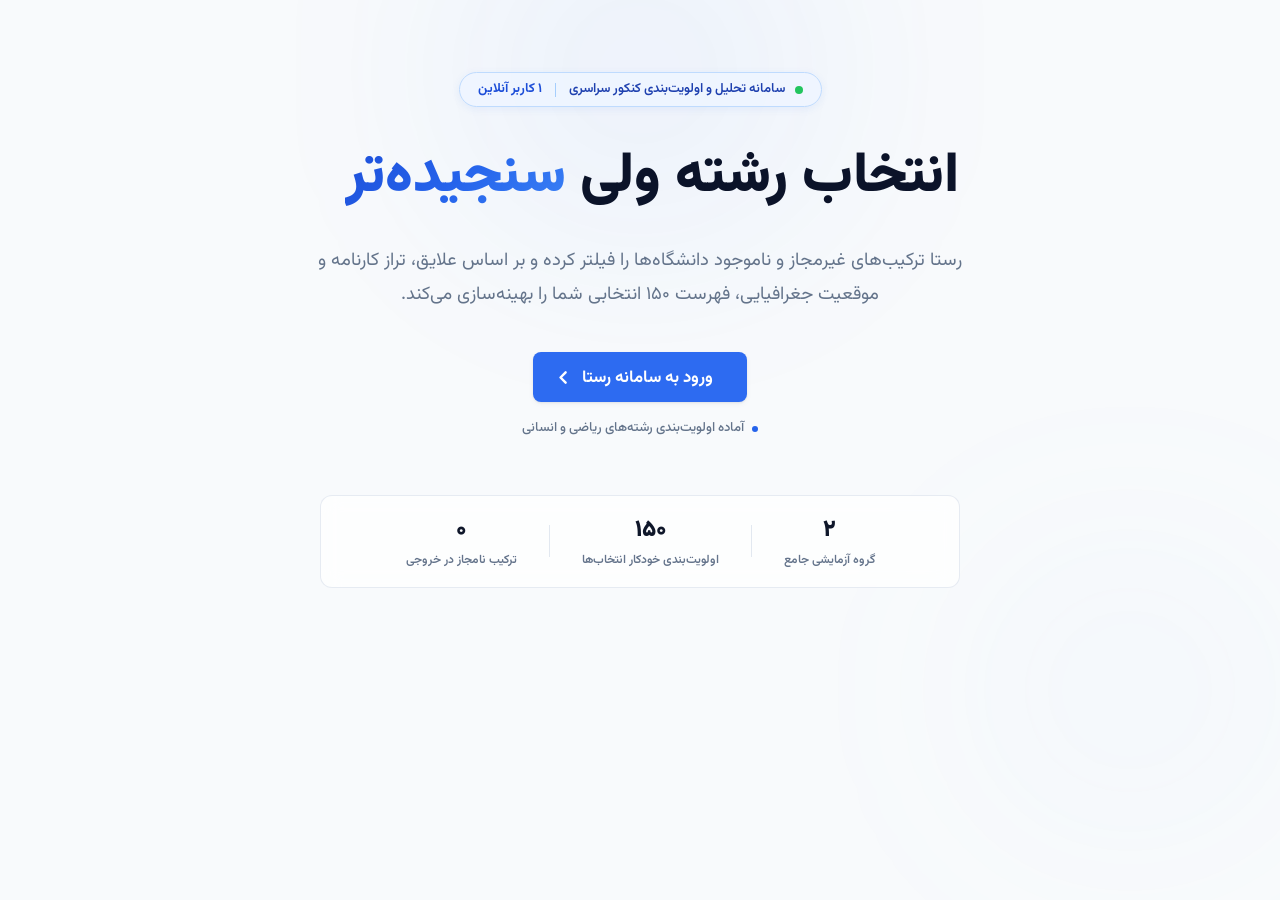
==== index.html @ a62c50e1 "feat(auth): overhaul authentication, enhance security, and refine UI/admin workflows Implement a com" ====
<!DOCTYPE html>
<html lang="fa" dir="rtl">
<head>
    <meta charset="UTF-8">
    <meta name="viewport" content="width=device-width, initial-scale=1.0">
    <meta name="description" content="سامانه الگوریتمی و هوشمند اولویت‌بندی رشته‌های دانشگاهی کنکور سراسری بدون ترکیب‌های ناموجود.">
    <meta property="og:title" content="رستا | سامانه هوشمند انتخاب رشته کنکور">
    <meta property="og:description" content="انتخاب رشته کنکور سراسری، دقیق‌تر و بدون خطای انسانی با ماتریس اعتبارسنجی رشته-دانشگاه.">
    <meta property="og:url" content="https://rasta-app.ir">
    <meta property="og:type" content="website">
    <meta name="theme-color" content="#2563eb">
    <title>رستا | سامانه هوشمند انتخاب رشته</title>
    <!--#include virtual="/includes/favicons.html" -->
    <link rel="stylesheet" href="/css/global.css">
    <link rel="stylesheet" href="landing.css">

</head>
<body>
<div class="landing-page-shell">
    <!-- Ambient Mesh Background -->
    <div class="ambient-glow glow-top"></div>
    <div class="ambient-glow glow-bottom"></div>

    <!-- 1. Full-Bleed Navigation Bar -->
    <!--#include virtual="/includes/header.html" -->

    <!-- 2. Hero Presentation -->
    <main class="hero-container">
        <div class="hero-badge">
            <span class="pulse-dot"></span>
            <span>سامانه تحلیل و اولویت‌بندی کنکور سراسری</span>
            <span class="hero-badge-divider"></span>
            <span class="badge-online"><span data-online-counter>۱</span> کاربر آنلاین</span>
        </div>

        <h1 class="hero-title">
            انتخاب رشته ولی
            <span id="rotator-container" class="rotator-wrapper">
                <span class="word-stage">
                    <span id="dynamic-word" class="rotating-word">سنجیده‌تر</span>
                </span>
            </span>
        </h1>

        <p class="hero-desc">
            رستا ترکیب‌های غیرمجاز و ناموجود دانشگاه‌ها را فیلتر کرده و بر اساس علایق، تراز کارنامه و موقعیت جغرافیایی، فهرست ۱۵۰ انتخابی شما را بهینه‌سازی می‌کند.
        </p>

        <div class="hero-actions">
            <button type="button" class="btn-hero-primary" id="btnHeroAuth">
                <span class="btn-hero-text">ورود به سامانه رستا</span>
                <!-- Apple SF Chevron (Direct & Unboxed) -->
                <svg class="btn-arrow-icon" viewBox="0 0 16 16" fill="none" stroke="currentColor" stroke-width="2.3" stroke-linecap="round" stroke-linejoin="round" aria-hidden="true">
                    <path d="M10 3.2L5.2 8L10 12.8" />
                </svg>
            </button>
            <div class="hero-status-pill">
                <span class="status-indicator-dot"></span>
                <span>آماده اولویت‌بندی رشته‌های ریاضی و انسانی</span>
            </div>
        </div>

        <!-- Key Metric Counters -->
        <div class="stats-strip">
            <div class="stat-item">
                <span class="stat-number">۲</span>
                <span class="stat-label">گروه آزمایشی جامع</span>
            </div>
            <div class="stat-divider"></div>
            <div class="stat-item">
                <span class="stat-number">۱۵۰</span>
                <span class="stat-label">اولویت‌بندی خودکار انتخاب‌ها</span>
            </div>
            <div class="stat-divider"></div>
            <div class="stat-item">
                <span class="stat-number">۰</span>
                <span class="stat-label">ترکیب نامجاز در خروجی</span>
            </div>
        </div>
    </main>

    <!-- 3. Full-Bleed Modern Footer -->
    <!--#include virtual="/includes/footer.html" -->
</div>

<script src="/js/auth.js" defer></script>
<script src="/js/core.js"></script>

<!-- Layout-Stable Dynamic Word Engine with Locked Anchor (Zero Re-Centering Shift) -->
<script>
    document.addEventListener('DOMContentLoaded', async () => {
        const words = [
            'سنجیده‌تر',
            'آگاهانه‌تر',
            'دقیق‌تر',
            'هوشمندانه‌تر',
            'علمی‌تر',
            'هدفمندتر',
            'شفاف‌تر'
        ];

        const wordEl = document.getElementById('dynamic-word');
        const container = document.getElementById('rotator-container');
        let index = 0;

        if (document.fonts && document.fonts.ready) {
            await document.fonts.ready;
        }

        const computeDimensions = () => {
            const ruler = document.createElement('span');
            ruler.style.visibility = 'hidden';
            ruler.style.position = 'absolute';
            ruler.style.whiteSpace = 'nowrap';
            ruler.style.fontFamily = 'Vazirmatn, sans-serif';
            ruler.style.fontSize = window.getComputedStyle(wordEl).fontSize;
            ruler.style.fontWeight = '900';
            ruler.style.letterSpacing = 'normal';
            document.body.appendChild(ruler);

            let maxCalculatedWidth = 0;
            words.forEach(w => {
                ruler.textContent = w;
                const wWidth = ruler.getBoundingClientRect().width;
                if (wWidth > maxCalculatedWidth) {
                    maxCalculatedWidth = wWidth;
                }
            });
            document.body.removeChild(ruler);

            // Lock container to the widest candidate (+14px safety buffer ensures wide swashes never clip)
            container.style.width = `${Math.ceil(maxCalculatedWidth) + 14}px`;
        };

        computeDimensions();
        window.addEventListener('resize', computeDimensions);

        setInterval(() => {
            wordEl.classList.remove('anim-enter');
            wordEl.classList.add('anim-exit');

            setTimeout(() => {
                index = (index + 1) % words.length;
                wordEl.textContent = words[index];
                wordEl.classList.remove('anim-exit');
                wordEl.classList.add('anim-enter');
            }, 250);
        }, 2000);
    });
</script>

<div class="auth-modal-backdrop" id="authModalBackdrop" style="display: none;">
    <div class="auth-modal-card" role="dialog" aria-modal="true" aria-labelledby="authTitle">
        <!-- Modal Header -->
        <div class="auth-card-header">
            <div>
                <h3 class="auth-title" id="authTitle">ورود به سامانه هوشمند رستا</h3>
                <p class="auth-subtitle" id="authSubtitle">برای ذخیره و مدیریت سناریوهای خود وارد شوید</p>
            </div>
            <button class="auth-close-btn" id="btnCloseAuthModal" type="button" aria-label="بستن">&times;</button>
        </div>

        <!-- Mode Selector: Login vs. Student Register vs. Institute Register -->
        <div class="auth-nav-tabs">
            <button class="auth-nav-btn active" data-tab="login" type="button">ورود</button>
            <button class="auth-nav-btn" data-tab="register-student" type="button">ثبت‌نام داوطلب</button>
            <button class="auth-nav-btn" data-tab="register-institute" type="button">ثبت آموزشگاه / مشاور</button>
        </div>

        <div class="auth-alert-box" id="authAlert" style="display: none;"></div>

        <!-- TAB 1: LOGIN FORM -->
        <form class="auth-pane active" id="formAuthLogin">
            <div class="segmented-choice">
                <label class="choice-pill">
                    <input type="radio" name="login_method" value="password" checked>
                    <span>رمز عبور</span>
                </label>
                <label class="choice-pill">
                    <input type="radio" name="login_method" value="otp">
                    <span>کد یک‌بارمصرف پیامکی</span>
                </label>
            </div>

            <div class="form-group">
                <label class="form-label" for="loginPhone">شماره همراه</label>
                <input type="tel" id="loginPhone" class="form-control" placeholder="09123456789" dir="ltr" required>
            </div>

            <!-- Password Field Container -->
            <div class="form-group" id="loginPasswordGroup">
                <label class="form-label" for="loginPassword">کلمه عبور</label>
                <input type="password" id="loginPassword" class="form-control" placeholder="حداقل ۶ نویسه" dir="ltr">
            </div>

            <div style="text-align: right; margin-top: -0.35rem; margin-bottom: 0.85rem;">
                <button type="button" class="auth-link-text" id="btnOpenForgotPwd">فراموشی رمز عبور</button>
            </div>

            <!-- OTP Field Container (Hidden initially) -->
            <div class="form-group" id="loginOtpGroup" style="display: none;">
                <label class="form-label" for="loginOtpCode">کد ۵ رقمی تایید</label>
                <div style="display: flex; gap: 8px;">
                    <input type="text" id="loginOtpCode" class="form-control" placeholder="۱۲۳۴۵" maxlength="5" dir="ltr" style="flex: 1; text-align: center;">
                    <button type="button" class="btn btn-secondary btn-otp-action" id="btnRequestOtp">
                        دریافت کد تایید
                    </button>
                </div>
            </div>

            <button type="submit" class="btn btn-primary btn-block" id="btnLoginSubmit">ورود به حساب</button>
        </form>

        <!-- TAB 2: CANDIDATE SIGN-UP FORM -->
        <form class="auth-pane" id="formAuthRegisterStudent">
            <!-- Full Name (Full width for long Persian names) -->
            <div class="form-group">
                <label class="form-label" for="candFullName">نام و نام خانوادگی داوطلب</label>
                <input type="text" id="candFullName" class="form-control" placeholder="مثال: علی اکبری" required>
            </div>

            <!-- Phone + OTP Trigger Row -->
            <div class="form-group">
                <label class="form-label" for="candPhone">شماره تلفن همراه</label>
                <div style="display: flex; gap: 8px;">
                    <input type="tel" id="candPhone" class="form-control" placeholder="۰۹۱۲۳۴۵۶۷۸۹" required maxlength="11" dir="ltr" style="flex: 1;">
                    <button type="button" class="btn btn-secondary btn-otp-action" id="btnRequestRegOtp">
                        دریافت کد تایید
                    </button>
                </div>
            </div>

            <!-- Paired Row 1: OTP Code (revealed) + Account Password -->
            <div class="form-row">
                <div class="form-group col-6" id="candOtpGroup" style="display: none;">
                    <label class="form-label" for="candOtpCode">کد ۵ رقمی تایید</label>
                    <input type="text" id="candOtpCode" class="form-control" placeholder="کد تایید" maxlength="5" dir="ltr">
                </div>
                <div class="form-group col-6" style="flex: 1;">
                    <label class="form-label" for="candPassword">کلمه عبور حساب</label>
                    <input type="password" id="candPassword" class="form-control" placeholder="حداقل ۶ نویسه" dir="ltr" required>
                </div>
            </div>

            <!-- Paired Row 2: Gender (2 items) + Academic Year (Select) -->
            <div class="form-row">
                <div class="form-group col-6">
                    <label class="form-label">جنسیت داوطلب</label>
                    <div class="segmented-choice">
                        <label class="choice-pill">
                            <input type="radio" name="cand_gender" value="male" checked>
                            <span>مرد</span>
                        </label>
                        <label class="choice-pill">
                            <input type="radio" name="cand_gender" value="female">
                            <span>زن</span>
                        </label>
                    </div>
                </div>
                <div class="form-group col-6">
                    <label class="form-label" for="candAcademicYear">سال تحصیلی کنکور</label>
                    <select id="candAcademicYear" class="form-control">
                        <option value="04-05" selected>۱۴۰۴ – ۱۴۰۵ (کنکور جاری)</option>
                        <option value="05-06">۱۴۰۵ – ۱۴۰۶</option>
                        <option value="03-04">۱۴۰۳ – ۱۴۰۴ (پشت کنکور)</option>
                    </select>
                </div>
            </div>

            <!-- Stream Classification (3 items) -->
            <div class="form-group">
                <label class="form-label">گروه آزمایشی کنکور</label>
                <div class="segmented-choice">
                    <label class="choice-pill">
                        <input type="radio" name="cand_stream" value="math" checked>
                        <span>علوم ریاضی</span>
                    </label>
                    <label class="choice-pill">
                        <input type="radio" name="cand_stream" value="experimental">
                        <span>علوم تجربی</span>
                    </label>
                    <label class="choice-pill">
                        <input type="radio" name="cand_stream" value="humanities">
                        <span>علوم انسانی</span>
                    </label>
                </div>
            </div>

            <!-- Affiliation Selector -->
            <div class="form-group">
                <label class="form-label">نوع ثبت‌نام داوطلب</label>
                <div class="segmented-choice">
                    <label class="choice-pill">
                        <input type="radio" name="cand_affiliation" value="independent" checked>
                        <span>داوطلب آزاد</span>
                    </label>
                    <label class="choice-pill">
                        <input type="radio" name="cand_affiliation" value="affiliated">
                        <span>آموزشگاهی (دارای کد)</span>
                    </label>
                </div>
            </div>

            <!-- School Invite Code Input (Dynamic) -->
            <div class="form-group" id="inviteCodeContainer" style="display: none;">
                <label class="form-label" for="candInviteCode">کد پیوند آموزشگاه</label>
                <input type="text" id="candInviteCode" class="form-control uppercase" placeholder="مثال: RASTA-7F2A" maxlength="10" dir="ltr">
                <div class="badge-verification" id="inviteVerifyBadge"></div>
            </div>

            <!-- Submit Action -->
            <div class="auth-submit-wrapper">
                <button type="submit" class="btn btn-primary btn-block" style="height: 44px;">
                    تکمیل ثبت‌نام و ورود به سامانه
                </button>
            </div>
        </form>

        <!-- TAB 3: COUNSELOR & INSTITUTE SIGN-UP FORM -->
        <form class="auth-pane" id="formAuthRegisterInstitute">
            <div class="form-group">
                <label class="form-label" for="instCounselorName">نام مشاور ارشد / مدیر مرکز</label>
                <input type="text" id="instCounselorName" class="form-control" placeholder="مثال: علیرضا رضایی" required>
            </div>

            <!-- Phone + OTP Trigger Row -->
            <div class="form-group">
                <label class="form-label" for="instCounselorPhone">شماره تلفن همراه مشاور</label>
                <div style="display: flex; gap: 8px;">
                    <input type="tel" id="instCounselorPhone" class="form-control" placeholder="۰۹۱۲۳۴۵۶۷۸۹" required maxlength="11" dir="ltr" style="flex: 1;">
                    <button type="button" class="btn btn-secondary btn-otp-action" id="btnRequestInstRegOtp">
                        دریافت کد تایید
                    </button>
                </div>
            </div>

            <!-- Paired Row: OTP Code (revealed) + Account Password -->
            <div class="form-row">
                <div class="form-group col-6" id="instOtpGroup" style="display: none;">
                    <label class="form-label" for="instOtpCode">کد ۵ رقمی تایید</label>
                    <input type="text" id="instOtpCode" class="form-control" placeholder="کد تایید" maxlength="5" dir="ltr">
                </div>
                <div class="form-group col-6" style="flex: 1;">
                    <label class="form-label" for="instPassword">کلمه عبور حساب</label>
                    <input type="password" id="instPassword" class="form-control" placeholder="حداقل ۶ نویسه" dir="ltr" required>
                </div>
            </div>

            <div class="form-group">
                <label class="form-label" for="instName">نام رسمی مرکز مشاوره یا آموزشگاه</label>
                <input type="text" id="instName" class="form-control" placeholder="مثال: مرکز مشاوره یا دبیرستان رستگاران" required>
            </div>

            <div class="form-group">
                <label class="form-label" for="instOfficialPhone">تلفن تماس ثابت آموزشگاه (همراه با پیش‌شماره استان)</label>
                <input type="tel" id="instOfficialPhone" class="form-control" placeholder="0xxxxxxxxxx" dir="ltr" required>
            </div>

            <button type="submit" class="btn btn-primary btn-block">ایجاد مرکز آموزشی و ورود</button>
        </form>

        <!-- TAB 4: PASSWORD RESET PANE -->
        <form class="auth-pane" id="formAuthResetPassword">
            <div class="form-group">
                <label class="form-label" for="resetPhone">شماره همراه حساب</label>
                <div style="display: flex; gap: 8px;">
                    <input type="tel" id="resetPhone" class="form-control" placeholder="09123456789" required maxlength="11" dir="ltr" style="flex: 1;">
                    <button type="button" class="btn btn-secondary btn-otp-action" id="btnRequestResetOtp">
                        دریافت کد تایید
                    </button>
                </div>
            </div>

            <div class="form-row">
                <div class="form-group col-6" id="resetOtpGroup" style="display: none;">
                    <label class="form-label" for="resetOtpCode">کد ۵ رقمی</label>
                    <input type="text" id="resetOtpCode" class="form-control" placeholder="۱۲۳۴۵" maxlength="5" dir="ltr">
                </div>
                <div class="form-group col-6" style="flex: 1;">
                    <label class="form-label" for="resetNewPassword">کلمه عبور جدید</label>
                    <input type="password" id="resetNewPassword" class="form-control" placeholder="حداقل ۶ نویسه" dir="ltr" required>
                </div>
            </div>

            <button type="submit" class="btn btn-primary btn-block" style="height: 44px; margin-top: 0.5rem;">
                تغییر رمز عبور و ورود
            </button>
            <button type="button" class="btn btn-outline btn-block" id="btnCancelResetPwd" style="height: 40px; margin-top: 0.5rem;">
                بازگشت به فرم ورود
            </button>
        </form>
    </div>
</div>

</body>
</html>
---- css/global.css ----
/* Universal Custom Text Selection Highlight */
::selection {
    background-color: var(--primary);
    color: #ffffff;
}

::-moz-selection {
    background-color: var(--primary);
    color: #ffffff;
}

/* 1. Local Vazirmatn Variable Font (Round-Dots with standard fallback) */
@font-face {
    font-family: 'Vazirmatn';
    src: url('../assets/fonts/Vazirmatn-RD[wght].woff2') format('woff2-variations'),
    url('../assets/fonts/Vazirmatn-RD[wght].woff2') format('woff2'),
    url('../assets/fonts/Vazirmatn[wght].woff2') format('woff2-variations'),
    url('../assets/fonts/Vazirmatn[wght].woff2') format('woff2');
    font-weight: 100 900;
    font-style: normal;
    font-display: swap;
}

/* 2. Global Tokens */
:root {
    --bg-main: #f8fafc;
    --surface: #ffffff;

    --border: #e2e8f0;
    --border-light: #f1f5f9;
    --border-subtle: #e2e8f0;
    --border-active: #cbd5e1;

    --text-main: #0f172a;
    --text-muted: #64748b;
    --text-light: #7e8b9a;

    --primary: #2563eb;
    --primary-light: #2d6bf1;
    --primary-hover: #1d4ed8;
    --primary-subtle: #eff6ff;
    --primary-border: #bfdbfe;

    --danger-solid: #ef4444;
    --danger-subtle: #fef2f2;
    --danger-border: #fecaca;
    --danger-hover: #dc2626;

    --radius-xs: 6px;
    --radius-sm: 8px;
    --radius-md: 12px;
    --radius-full: 9999px;

    --shadow-subtle: 0 1px 3px rgba(0, 0, 0, 0.04);
    --shadow-card: 0 4px 16px -2px rgba(15, 23, 42, 0.06);
    --shadow-float: 0 14px 35px -4px rgba(15, 23, 42, 0.14);

    --font-main: 'Vazirmatn', system-ui, -apple-system, BlinkMacSystemFont, "Segoe UI", Roboto, sans-serif;
}

*, *::before, *::after {
    box-sizing: border-box;
}

body {
    margin: 0;
    padding: 0;
    background-color: var(--bg-main);
    color: var(--text-main);
    font-family: var(--font-main), serif;
    line-height: 1.6;
    -webkit-font-smoothing: antialiased;
}

h1, h2, h3, h4, button, input, select, textarea {
    font-family: var(--font-main), serif;
}

a {
    color: inherit;
    text-decoration: none;
}

/* 3. Brand Logotype (Pure Vector Stencil via Mask) */
.brand-logotype {
    display: inline-block;
    background-color: currentColor;
    -webkit-mask: url('/assets/images/rasta-logotype.svg') no-repeat center / contain;
    mask: url('/assets/images/rasta-logotype.svg') no-repeat center / contain;
    aspect-ratio: 2.15 / 1;
    flex-shrink: 0;
    vertical-align: middle;
}

/* 4. Global Button System */
.btn {
    display: inline-flex;
    align-items: center;
    justify-content: center;
    padding: 8px 18px;
    border-radius: var(--radius-xs);
    font-size: 0.88rem;
    font-weight: 600;
    border: 1px solid transparent;
    cursor: pointer;
    transition: all 0.15s ease;
    white-space: nowrap;
    outline: none;
}

.btn-primary {
    background: var(--primary);
    color: #ffffff;
    border-color: var(--primary);
    box-shadow: 0 2px 6px rgba(37, 99, 235, 0.25);
}

.btn-primary:hover {
    background: var(--primary-hover);
    border-color: var(--primary-hover);
    box-shadow: 0 4px 12px rgba(37, 99, 235, 0.35);
}

.btn-outline {
    border-color: var(--border-subtle);
    background: var(--surface);
    color: var(--text-main);
}

.btn-outline:hover {
    background: #f8fafc;
    border-color: var(--border-active);
}

.btn-danger {
    background: var(--danger-solid);
    color: #ffffff;
    border-color: var(--danger-solid);
}

.btn-danger:hover {
    background: var(--danger-hover);
    border-color: var(--danger-hover);
}

.btn-sm {
    padding: 5px 12px;
    font-size: 0.8rem;
}

/* 5. Global Modals & Refined Rounded-Rectangle Close Button */
.modal-overlay {
    position: fixed;
    inset: 0;
    background: rgba(15, 23, 42, 0.65);
    backdrop-filter: blur(4px);
    display: flex;
    align-items: center;
    justify-content: center;
    z-index: 9999;
}

.modal-overlay.hidden {
    display: none !important;
}

.modal-card {
    background: var(--surface);
    padding: 32px 28px;
    border-radius: var(--radius-md);
    width: 420px;
    max-width: 92vw;
    display: flex;
    flex-direction: column;
    gap: 14px;
    box-shadow: var(--shadow-float);
    border: 1px solid var(--border-subtle);
    position: relative;
    text-align: center;
}

.modal-close-btn {
    position: absolute;
    top: 14px;
    left: 14px;
    padding: 4px 12px;
    background: #f8fafc;
    border: 1px solid var(--border-subtle);
    border-radius: var(--radius-xs);
    color: var(--text-muted);
    font-size: 0.75rem;
    font-weight: 600;
    display: inline-flex;
    align-items: center;
    justify-content: center;
    cursor: pointer;
    transition: all 0.15s ease;
}

.modal-close-btn:hover {
    background: var(--primary-subtle);
    border-color: var(--primary-border);
    color: var(--primary);
}

.nav-back-link {
    font-weight: 700;
    color: var(--primary);
    font-size: 0.95rem;
    display: inline-flex;
    align-items: center;
    gap: 6px;
    padding: 8px 8px;
    border-radius: var(--radius-xs);
    transition: background 0.15s ease;
}

.nav-back-link:hover {
    background: var(--primary-subtle);
}

/* 6. Modern Floating Toast Notifications (Non-blocking) */
.toast-container {
    position: fixed;
    bottom: 24px;
    right: 24px;
    z-index: 99999;
    display: flex;
    flex-direction: column;
    gap: 10px;
    pointer-events: none; /* Clicks pass right through without blocking */
    direction: rtl;
}

.toast {
    pointer-events: none; /* Non-touchable */
    user-select: none;
    display: flex;
    align-items: center;
    gap: 12px;
    min-width: 280px;
    max-width: 400px;
    padding: 12px 16px;
    border-radius: var(--radius-sm);
    background: rgba(255, 255, 255, 0.88);
    backdrop-filter: blur(12px);
    -webkit-backdrop-filter: blur(12px);
    border: 1px solid rgba(226, 232, 240, 0.9);
    border-right-width: 4px;
    box-shadow: 0 10px 25px -4px rgba(15, 23, 42, 0.12),
    0 4px 10px -2px rgba(15, 23, 42, 0.05);
    font-size: 0.88rem;
    font-weight: 500;
    color: var(--text-main);
    transform: translateX(40px) scale(0.96);
    opacity: 0;
    transition: all 0.25s cubic-bezier(0.16, 1, 0.3, 1);
}

.toast.show {
    transform: translateX(0) scale(1);
    opacity: 1;
}

.toast.hide {
    transform: translateX(30px) scale(0.96);
    opacity: 0;
}

.toast-success {
    border-right-color: #16a34a;
}
.toast-success .toast-icon {
    background: #dcfce7;
    color: #16a34a;
}

.toast-error {
    border-right-color: #ef4444;
}
.toast-error .toast-icon {
    background: #fee2e2;
    color: #ef4444;
}

.toast-warning {
    border-right-color: #f59e0b;
}
.toast-warning .toast-icon {
    background: #fef3c7;
    color: #d97706;
}

.toast-info {
    border-right-color: var(--primary);
}
.toast-info .toast-icon {
    background: var(--primary-subtle);
    color: var(--primary);
}

.toast-icon {
    width: 24px;
    height: 24px;
    border-radius: 50%;
    display: inline-flex;
    align-items: center;
    justify-content: center;
    font-size: 0.78rem;
    font-weight: 700;
    flex-shrink: 0;
}

.toast-content {
    flex: 1;
    line-height: 1.5;
}

/* 7. Custom In-App Confirmation Dialog */
.dialog-card {
    width: 400px;
    padding: 30px 24px 24px;
    display: flex;
    flex-direction: column;
    align-items: center;
    text-align: center;
    animation: dialogPopIn 0.22s cubic-bezier(0.16, 1, 0.3, 1);
}

@keyframes dialogPopIn {
    from {
        opacity: 0;
        transform: scale(0.93) translateY(8px);
    }
    to {
        opacity: 1;
        transform: scale(1) translateY(0);
    }
}

.dialog-icon {
    width: 52px;
    height: 52px;
    border-radius: 50%;
    display: flex;
    align-items: center;
    justify-content: center;
    font-size: 1.5rem;
    margin-bottom: 8px;
}

.dialog-icon.danger {
    background: #fee2e2;
    border: 1px solid #fecaca;
}

.dialog-icon.primary {
    background: var(--primary-subtle);
    border: 1px solid var(--primary-border);
}

.dialog-title {
    font-size: 1.15rem;
    font-weight: 700;
    margin: 0;
    color: var(--text-main);
}

.dialog-message {
    font-size: 0.88rem;
    color: var(--text-muted);
    margin: 8px 0 20px;
    line-height: 1.6;
}

.dialog-actions {
    display: flex;
    gap: 10px;
    width: 100%;
}

.dialog-actions .btn {
    flex: 1;
}

/* 8. Shared Full-Bleed Navigation Bar (Brand Micro-Interactions) */
.navbar-fullwidth {
    width: 100%;
    border-bottom: 1px solid rgba(226, 232, 240, 0.85);
    background: rgba(255, 255, 255, 0.82);
    backdrop-filter: blur(16px);
    -webkit-backdrop-filter: blur(16px);
    position: sticky;
    top: 0;
    z-index: 100;
}

.navbar-inner {
    max-width: 1340px;
    margin: 0 auto;
    padding: 14px clamp(20px, 4vw, 48px);
    display: flex;
    justify-content: space-between;
    align-items: center;
}

.navbar-fullwidth .brand {
    display: flex;
    align-items: center;
    gap: 12px;
    text-decoration: none;
    cursor: pointer;
    user-select: none;
}

.navbar-fullwidth .brand .brand-logotype {
    height: 20px;
    color: var(--text-main);
    transform: translateY(2px);
    transition: color 0.18s ease;
}

.brand-divider {
    width: 1px;
    height: 18px;
    background-color: var(--border-active);
}

.brand-tagline {
    color: var(--text-muted);
    font-size: 0.85rem;
    font-weight: 500;
    white-space: nowrap;
}

.logo-mark {
    width: 40px;
    height: 40px;
    display: block;
    flex-shrink: 0;
    border-radius: var(--radius-sm);
    box-shadow: 0 4px 12px rgba(37, 99, 235, 0.25);
    transition: transform 0.22s cubic-bezier(0.16, 1, 0.3, 1), box-shadow 0.22s ease;
}

.navbar-fullwidth .brand:hover .logo-mark {
    transform: rotate(-45deg) scale(0.9);
    transition: transform 0.35s cubic-bezier(0.34, 1.56, 0.64, 1); /* playful overshooting snap */
    box-shadow: 0 10px 25px -4px rgba(37, 99, 235, 0.5);
}

.navbar-fullwidth .brand:hover .brand-logotype {
    color: var(--primary);
}

/* Tactile press response */
.navbar-fullwidth .brand:active .logo-mark {
    transform: rotate(-45deg) scale(0.82);
    box-shadow: 0 2px 6px rgba(37, 99, 235, 0.3);
    transition: transform 0.08s ease;
}

.nav-actions {
    display: flex;
    align-items: center;
    gap: 14px;
}

.nav-link {
    font-size: 0.88rem;
    color: var(--text-muted);
    font-weight: 500;
    padding: 8px 12px;
    border-radius: var(--radius-xs);
    transition: all 0.15s ease;
}

.nav-link:hover {
    color: var(--text-main);
    background: #f1f5f9;
}

.btn-nav-outline {
    height: 40px;
    padding: 0 18px;
    border-radius: var(--radius-xs);
    font-size: 0.88rem;
    font-weight: 600;
    display: inline-flex;
    align-items: center;
    justify-content: center;
    background: var(--surface);
    color: var(--text-main);
    border: 1px solid var(--border-subtle);
    box-shadow: var(--shadow-subtle);
    transition: all 0.15s ease;
    text-decoration: none;
}

.btn-nav-outline:hover {
    background: #f8fafc;
    border-color: var(--border-active);
    color: var(--primary);
}

/* 9. Shared Full-Bleed Modern Footer (Brand Micro-Interactions) */
.footer-fullwidth {
    width: 100%;
    border-top: 1px solid var(--border-subtle);
    background: #ffffff;
    margin-top: 40px;
    position: relative;
    z-index: 10;
}

.footer-inner {
    max-width: 1340px;
    margin: 0 auto;
    padding: 52px clamp(20px, 4vw, 48px) 40px;
    display: grid;
    grid-template-columns: 1.6fr 1fr 1.2fr;
    gap: 48px;
}

@media (max-width: 860px) {
    .footer-inner {
        grid-template-columns: 1fr;
        gap: 36px;
        text-align: center;
    }

    .footer-col {
        align-items: center;
    }

    .footer-brand {
        justify-content: center;
    }

    .developer-card {
        justify-content: center;
    }
}

.footer-col {
    display: flex;
    flex-direction: column;
}

.footer-brand {
    display: inline-flex;
    align-items: center;
    gap: 8px;
    margin-bottom: 14px;
    text-decoration: none;
    cursor: pointer;
    width: fit-content;
}

.logo-mark-sm {
    width: 28px;
    height: 28px;
    display: block;
    flex-shrink: 0;
    border-radius: var(--radius-xs);
    transition: transform 0.22s cubic-bezier(0.16, 1, 0.3, 1), filter 0.2s ease;
}

.footer-brand .brand-logotype {
    height: 18px;
    color: var(--text-main);
    transform: translateY(2px);
    transition: color 0.18s ease;
}

/* Optical alignment preserved during footer hover */
.footer-brand:hover .logo-mark-sm {
    transform: rotate(-45deg) scale(0.9);
    transition: transform 0.35s cubic-bezier(0.34, 1.56, 0.64, 1); /* playful overshooting snap */
    filter: drop-shadow(0 4px 10px rgba(37, 99, 235, 0.3));
}

.footer-brand:hover .brand-logotype {
    color: var(--primary);
}

.footer-brand:active .logo-mark-sm {
    transform: rotate(-45deg) scale(0.82);
    transition: transform 0.08s ease;
}

.footer-mission {
    color: var(--text-muted);
    font-size: 0.85rem;
    line-height: 1.8;
    margin: 0;
    max-width: 380px;
}

.footer-col-title {
    font-size: 0.85rem;
    font-weight: 700;
    color: var(--text-main);
    margin: 0 0 8px;
    display: block;
}

.footer-links {
    list-style: none;
    padding: 0;
    margin: 0;
    display: flex;
    flex-direction: column;
    gap: 8px;
}

.footer-links li {
    margin: 0;
    padding: 0;
    line-height: 1.3;
}

.footer-links li a {
    font-size: 0.85rem;
    color: var(--text-muted);
    transition: color 0.15s ease;
    display: inline-block;
}

.footer-links li a:hover {
    color: var(--primary);
}

.admin-link {
    font-weight: 600;
    color: var(--text-main) !important;
}

.admin-link:hover {
    color: var(--primary) !important;
}

.developer-card {
    display: flex;
    align-items: center;
    gap: 8px;
    font-size: 0.85rem;
    color: var(--text-muted);
    margin-bottom: 8px;
}

.author-badge {
    color: var(--primary);
    font-weight: 700;
    background: var(--primary-subtle);
    padding: 3px 7px;
    border-radius: var(--radius-xs);
    border: 1px solid var(--primary-border);
    transition: all 0.15s ease;
}

.author-badge:hover {
    background: var(--primary);
    color: #ffffff;
}

.copyright-text {
    font-size: 0.78rem;
    color: var(--text-light);
    line-height: 1.6;
}

/* Top-Edge Optimistic Progress Bar */
#rasta-progress-bar {
    position: fixed;
    top: 0;
    left: 0;
    right: 0;
    height: 3px;
    z-index: 999999;
    pointer-events: none;
    opacity: 0;
    transition: opacity 0.3s ease;
}

#rasta-progress-bar.active {
    opacity: 1;
}

#rasta-progress-bar .progress-fill {
    width: 100%;
    height: 100%;
    background: linear-gradient(90deg, #1d4ed8 0%, #2563eb 50%, #60a5fa 100%);
    transform-origin: left center;
    transform: scaleX(0);
    will-change: transform;
    box-shadow: 0 0 10px rgba(37, 99, 235, 0.7), 0 0 4px rgba(96, 165, 250, 0.9);
}

/* LTR fallback if ever loaded inside an LTR context */
html[dir="ltr"] #rasta-progress-bar .progress-fill {
    transform-origin: left center;
}

/* Site Header (Global SSI Component) */
.site-header {
    background-color: var(--surface);
    border-bottom: 1px solid var(--border-subtle);
    position: sticky;
    top: 0;
    z-index: 1000;
}
.header-container {
    max-width: 1400px;
    margin: 0 auto;
    padding: 0.6rem 1.5rem;
    display: flex;
    justify-content: space-between;
    align-items: center;
}
.brand-link { display: flex; align-items: center; text-decoration: none; }
.header-actions { display: flex; align-items: center; gap: 0.75rem; }

/* --- User Session Badge & Custom Dropdown --- */
.user-dropdown-wrapper {
    position: relative;
    display: inline-block;
}

/* Inherits exact height (40px), radius, background & shadow from .btn-auth-trigger */
.user-dropdown-trigger {
    position: relative;
    padding: 0 14px;
}

.user-dropdown-name {
    font-weight: 600;
    white-space: nowrap;
    line-height: 1;
}

.user-dropdown-role {
    font-size: 0.82rem;
    font-weight: 500;
    color: var(--text-muted);
    white-space: nowrap;
    line-height: 1;
}

.user-dropdown-chevron {
    flex-shrink: 0;
    color: var(--text-muted);
    transition: transform 0.2s cubic-bezier(0.16, 1, 0.3, 1), color 0.15s ease;
}

.user-dropdown-trigger:hover .user-dropdown-chevron,
.user-dropdown-trigger[aria-expanded="true"] .user-dropdown-chevron {
    color: var(--primary);
}

/* 180deg flip animation when menu is open */
.user-dropdown-trigger[aria-expanded="true"] .user-dropdown-chevron {
    transform: rotate(180deg);
}

/* Floating Dropdown Card */
.user-dropdown-menu {
    position: absolute;
    top: calc(100% + 6px);
    left: 0; /* Aligns flush with the button's left edge, expanding safely inward */
    min-width: 185px;
    background: var(--surface);
    border: 1px solid var(--border-subtle);
    border-radius: var(--radius-sm, 10px);
    box-shadow: 0 10px 25px -5px rgba(15, 23, 42, 0.1), 0 8px 10px -6px rgba(15, 23, 42, 0.04);
    padding: 6px;
    display: none;
    flex-direction: column;
    gap: 2px;
    z-index: 1050;
    animation: dropdownPopIn 0.18s cubic-bezier(0.16, 1, 0.3, 1);
}

.user-dropdown-menu.active {
    display: flex;
}

@keyframes dropdownPopIn {
    from {
        opacity: 0;
        transform: translateY(-5px);
    }
    to {
        opacity: 1;
        transform: translateY(0);
    }
}

.user-dropdown-item {
    display: flex;
    align-items: center;
    gap: 10px;
    padding: 8px 12px;
    border-radius: var(--radius-xs, 6px);
    font-size: 0.86rem;
    font-weight: 500;
    color: var(--text-main);
    text-decoration: none;
    background: transparent;
    border: none;
    width: 100%;
    cursor: pointer;
    font-family: inherit;
    text-align: right;
    box-sizing: border-box;
    transition: background-color 0.15s ease, color 0.15s ease;
}

.user-dropdown-item:hover {
    background-color: #f1f5f9;
    color: var(--primary);
}

.user-dropdown-item.text-danger {
    color: #ef4444;
}

.user-dropdown-item.text-danger:hover {
    background-color: #fef2f2;
    color: #dc2626;
}

.dropdown-item-icon {
    flex-shrink: 0;
    color: currentColor;
}

.user-dropdown-divider {
    height: 1px;
    background-color: var(--border-subtle);
    margin: 4px 6px;
}

/* Missing Button Utility Variants */
.btn-block {
    width: 100%;
}
.btn-secondary {
    background: #e2e8f0;
    color: #334155;
    border-color: #cbd5e1;
}
.btn-secondary:hover {
    background: #cbd5e1;
}

/* Fixed-width OTP countdown button */
.btn-otp-action {
    flex: 0 0 155px; /* Ample room for countdown without squishing phone input */
    height: 42px;
    padding: 0 8px;
    font-size: 0.84rem;
    font-weight: 600;
    font-family: inherit;
    white-space: nowrap;
    display: inline-flex;
    align-items: center;
    justify-content: center;
    border-radius: 8px;
    cursor: pointer;
    transition: all 0.15s ease;
}

.btn-otp-action:disabled {
    cursor: not-allowed;
    background-color: #f1f5f9;
    color: #64748b;
    border: 1px solid var(--border, #cbd5e1);
    opacity: 0.85;
}

/* --- Professional Navbar Auth Trigger --- */
.btn-auth-trigger {
    height: 38px;
    padding: 0 14px;
    border-radius: var(--radius-sm);
    background: var(--surface);
    border: 1px solid var(--border-subtle);
    color: var(--text-main);
    display: inline-flex;
    align-items: center;
    gap: 8px;
    cursor: pointer;
    font-family: inherit;
    font-size: 0.85rem;
    font-weight: 600;
    box-shadow: 0 1px 2px rgba(15, 23, 42, 0.04);
    transition: all 0.18s cubic-bezier(0.16, 1, 0.3, 1);
    user-select: none;
}

.btn-auth-trigger:hover {
    background: #f8fafc;
    border-color: var(--border-active);
    color: var(--primary);
    box-shadow: 0 2px 6px rgba(15, 23, 42, 0.06);
}

.btn-auth-trigger:active {
    transform: translateY(0) scale(0.98);
}

.auth-trigger-icon {
    flex-shrink: 0;
    color: var(--text-muted);
    transition: color 0.18s ease;
}

.btn-auth-trigger:hover .auth-trigger-icon {
    color: var(--primary);
}

.auth-trigger-text {
    line-height: 1;
}

.auth-trigger-pipe {
    display: inline-block;
    width: 1px;
    height: 13px;
    background-color: var(--border-active);
}

/* Mobile safety for narrow viewports */
@media (max-width: 640px) {
    .brand-divider,
    .brand-tagline {
        display: none;
    }
}

/* --- Universal Modern Select Dropdown Styling (RTL Native) --- */
select,
select.form-control,
.input-select {
    width: 100%;
    height: 42px;
    padding: 0.6rem 0.85rem 0.6rem 2.25rem; /* 2.25rem left padding clears the custom chevron in RTL */
    font-family: inherit;
    font-size: 0.9rem;
    color: var(--text-main, #0f172a);
    background-color: var(--surface, #ffffff);
    border: 1px solid var(--border, #cbd5e1);
    border-radius: 8px;
    box-sizing: border-box;
    cursor: pointer;
    user-select: none;

    /* Strip native browser dropdown arrows */
    appearance: none;
    -webkit-appearance: none;
    -moz-appearance: none;

    /* Embed custom crisp slate chevron */
    background-image: url("data:image/svg+xml,%3Csvg xmlns='http://www.w3.org/2000/svg' width='14' height='14' viewBox='0 0 24 24' fill='none' stroke='%2364748b' stroke-width='2.5' stroke-linecap='round' stroke-linejoin='round'%3E%3Cpolyline points='6 9 12 15 18 9'%3E%3C/polyline%3E%3C/svg%3E");
    background-repeat: no-repeat;
    background-position: left 0.85rem center;

    transition: border-color 0.15s ease, box-shadow 0.15s ease;
}

/* Focused State */
select:focus,
select.form-control:focus,
.input-select:focus {
    outline: none;
    border-color: var(--primary, #2563eb);
    box-shadow: 0 0 0 3px rgba(37, 99, 235, 0.15);
}

/* Disabled State */
select:disabled,
select.form-control:disabled,
.input-select:disabled {
    background-color: #f1f5f9;
    color: #94a3b8;
    cursor: not-allowed;
    opacity: 0.75;
}

/* Consistent Dropdown Options Styling */
select option,
.input-select option {
    background-color: #ffffff;
    color: #0f172a;
    padding: 0.5rem;
}
---- landing.css ----
/* --------------------------------------------------------------------------
   Navbar Brand Entrance Orchestration (Landing Page Exclusive)
   -------------------------------------------------------------------------- */

/* 1. Squircle Mark: Spring scale-in with deblur */
@keyframes brandLogoEntrance {
    from {
        opacity: 0;
        filter: blur(5px);
        transform: scale(0.82);
    }
    to {
        opacity: 1;
        filter: blur(0);
        transform: scale(1);
    }
}

/* 2. Logotype: Slides out from under the squircle mark */
@keyframes brandLogotypeEntrance {
    from {
        opacity: 0;
        filter: blur(4px);
        transform: translateX(18px) translateY(2px);
    }
    to {
        opacity: 1;
        filter: blur(0);
        transform: translateX(0) translateY(2px);
    }
}

/* 3. Hairline Divider: Drops open vertically */
@keyframes brandDividerEntrance {
    from {
        opacity: 0;
        transform: scaleY(0);
    }
    to {
        opacity: 1;
        transform: scaleY(1);
    }
}

/* 4. Tagline: Unmasks from the divider right-to-left */
@keyframes brandTaglineWipe {
    from {
        opacity: 0;
        filter: blur(4px);
        transform: translateX(10px);
        clip-path: inset(0 0 0 100%);
    }
    to {
        opacity: 1;
        filter: blur(0);
        transform: translateX(0);
        clip-path: inset(0 0 0 0);
    }
}

/* Scoped exclusively to the landing shell header */
.landing-page-shell .navbar-fullwidth .logo-mark {
    animation: brandLogoEntrance 0.55s cubic-bezier(0.16, 1, 0.3, 1) 0.05s backwards;
}

.landing-page-shell .navbar-fullwidth .brand-logotype {
    animation: brandLogotypeEntrance 0.6s cubic-bezier(0.16, 1, 0.3, 1) 0.22s backwards;
}

.landing-page-shell .navbar-fullwidth .brand-divider {
    transform-origin: center;
    animation: brandDividerEntrance 0.4s cubic-bezier(0.16, 1, 0.3, 1) 0.48s backwards;
}

.landing-page-shell .navbar-fullwidth .brand-tagline {
    animation: brandTaglineWipe 0.65s cubic-bezier(0.16, 1, 0.3, 1) 0.58s backwards;
}

/* --------------------------------------------------------------------------
   Page Mount & Staggered Entrance Orchestration with Deblur Focus
   -------------------------------------------------------------------------- */
@keyframes heroElementEntrance {
    from {
        opacity: 0;
        filter: blur(6px);
        transform: translateY(14px);
    }
    to {
        opacity: 1;
        filter: blur(0);
        transform: translateY(0);
    }
}

/* Retains the -32px optical anchor while focusing in from 5px blur */
@keyframes heroTitleEntrance {
    from {
        opacity: 0;
        filter: blur(8px);
        transform: translateX(-32px) translateY(14px);
    }
    to {
        opacity: 1;
        filter: blur(0);
        transform: translateX(-32px) translateY(0);
    }
}

@keyframes glowEntrance {
    from {
        opacity: 0;
    }
    to {
        opacity: 0.65;
    }
}

/* ==========================================================================
   Rasta Landing Page - Polished SaaS Layout
   ========================================================================== */

.landing-page-shell {
    position: relative;
    min-height: 100vh;
    display: flex;
    flex-direction: column;
    justify-content: space-between;
    overflow-x: hidden;
    background-color: var(--bg-main);
}

/* Ambient Radial Glows */
.ambient-glow {
    position: absolute;
    border-radius: 50%;
    filter: blur(120px);
    pointer-events: none;
    z-index: 0;
    opacity: 0.65;
    animation: glowEntrance 1.2s cubic-bezier(0.16, 1, 0.3, 1) backwards;
}

.glow-top {
    width: 650px;
    height: 380px;
    top: -120px;
    left: 50%;
    transform: translateX(-50%);
    background: radial-gradient(circle, rgba(37, 99, 235, 0.16) 0%, rgba(239, 246, 255, 0) 70%);
}

.glow-bottom {
    width: 500px;
    height: 320px;
    bottom: 50px;
    right: -100px;
    background: radial-gradient(circle, rgba(147, 197, 253, 0.14) 0%, rgba(255, 255, 255, 0) 70%);
}

/* --------------------------------------------------------------------------
   3. Hero Section
   -------------------------------------------------------------------------- */
.hero-container {
    position: relative;
    z-index: 1;
    max-width: 920px;
    margin: 0 auto;
    padding: 72px 24px 64px;
    text-align: center;
    display: flex;
    flex-direction: column;
    align-items: center;
}

.hero-badge {
    display: inline-flex;
    align-items: center;
    gap: 10px;
    padding: 6px 18px;
    background: rgba(239, 246, 255, 0.9);
    border: 1px solid #bfdbfe;
    color: #1e40af;
    border-radius: var(--radius-full);
    font-size: 0.82rem;
    font-weight: 600;
    margin-bottom: 28px;
    box-shadow: 0 2px 8px rgba(37, 99, 235, 0.08);
    animation: heroElementEntrance 0.6s cubic-bezier(0.16, 1, 0.3, 1) 0.12s backwards;
}

.pulse-dot {
    width: 8px;
    height: 8px;
    background-color: #22c55e;
    border-radius: 50%;
    box-shadow: 0 0 0 0 rgba(34, 197, 94, 0.7);
    animation: pulseGlow 2s infinite;
}

@keyframes pulseGlow {
    0% { transform: scale(0.95); box-shadow: 0 0 0 0 rgba(34, 197, 94, 0.7); }
    70% { transform: scale(1); box-shadow: 0 0 0 6px rgba(34, 197, 94, 0); }
    100% { transform: scale(0.95); box-shadow: 0 0 0 0 rgba(34, 197, 94, 0); }
}

/* Subtle Hairline Separator */
.hero-badge-divider {
    width: 1px;
    height: 14px;
    background-color: #93c5fd;
    margin: 0 3px;
    opacity: 0.8;
}

/* Integrated Live Counter Label */
.badge-online {
    color: #1d4ed8;
    font-weight: 700;
    white-space: nowrap;
}

/* Mobile wrap safety for narrow viewports */
@media (max-width: 480px) {
    .hero-badge {
        flex-wrap: wrap;
        justify-content: center;
        padding: 8px 14px;
        gap: 8px;
    }

    .hero-badge-divider {
        display: none;
    }
}

.hero-title {
    font-size: clamp(2.35rem, 5vw, 3.5rem);
    font-weight: 900;
    line-height: 1.45;
    margin: 0 auto 24px;
    color: #0b1329;
    transform: translateX(-32px); /* Tweak this value to nudge left (-) or right (+) */
    animation: heroTitleEntrance 0.65s cubic-bezier(0.16, 1, 0.3, 1) 0.22s backwards;
}

/* Rotator Wrapper: Fixed Anchor Slot (Pinned to Right, Zero Center Shifting) */
.rotator-wrapper {
    position: relative;
    display: inline-flex;
    flex-direction: column;
    align-items: flex-start;
    text-align: right;
    direction: rtl;
    vertical-align: baseline;
}

/* Masking stage: Completely open horizontally so letters never clip */
.word-stage {
    position: relative;
    display: block;
    width: 100%;
    overflow: visible;
    clip-path: inset(-40px -80px 0px -80px);
    padding: 2px 0;
}

.rotating-word {
    display: inline-block;
    width: auto;
    white-space: nowrap;
    text-align: right;
    font-weight: 900;
    font-variation-settings: 'wght' 900;
    color: var(--primary);
    background: linear-gradient(135deg, #1d4ed8 0%, #2563eb 50%, #3b82f6 100%);
    -webkit-background-clip: text;
    -webkit-text-fill-color: transparent;
    will-change: transform, opacity, filter;
}

/* Exit: Accelerates upward with slight blur */
.rotating-word.anim-exit {
    animation: surgeExit 0.2s cubic-bezier(0.4, 0, 1, 1) forwards;
}

@keyframes surgeExit {
    from {
        transform: translateY(0) scale(1);
        opacity: 1;
        filter: blur(0);
    }
    to {
        transform: translateY(-50%) scale(0.96);
        opacity: 0;
        filter: blur(3px);
    }
}

/* Enter: Surges in smoothly with physical inertia */
.rotating-word.anim-enter {
    animation: surgeFromUnderline 0.38s cubic-bezier(0.16, 1.25, 0.28, 1) forwards;
}

@keyframes surgeFromUnderline {
    from {
        transform: translateY(110%) scale(0.94);
        opacity: 0;
        filter: blur(2px);
    }
    to {
        transform: translateY(0) scale(1);
        opacity: 1;
        filter: blur(0);
    }
}

.hero-desc {
    max-width: 680px;
    margin: 0 auto 40px;
    color: var(--text-muted);
    font-size: clamp(1rem, 2vw, 1.15rem);
    line-height: 1.85;
    animation: heroElementEntrance 0.65s cubic-bezier(0.16, 1, 0.3, 1) 0.32s backwards;
}

/* --- Primary Hero CTA & Status Badge --- */
.hero-actions {
    display: flex;
    flex-direction: column;
    align-items: center;
    gap: 16px;
    margin-bottom: 56px;
    animation: heroElementEntrance 0.65s cubic-bezier(0.16, 1, 0.3, 1) 0.42s backwards;
}

/* --- Flat Hero CTA Button --- */
.btn-hero-primary {
    position: relative;
    height: 50px;
    padding-right: 34px;
    padding-left: 22px;
    display: inline-flex;
    align-items: center;
    justify-content: center;
    gap: 10px;
    background-color: var(--primary-light);
    color: #ffffff;
    font-family: inherit;
    font-size: 1.05rem;
    font-weight: 700;
    border: none;
    border-radius: var(--radius-sm, 10px);
    cursor: pointer;
    user-select: none;
    box-shadow: 0 1px 2px rgba(15, 23, 42, 0.08), 0 2px 6px rgba(15, 23, 42, 0.04);
    transition: background-color 0.15s ease, transform 0.15s ease, box-shadow 0.15s ease;
    text-decoration: none;
}

.btn-hero-primary:hover {
    background-color: #1d4ed8;
    transform: translateY(-1px);
    box-shadow: 0 2px 4px rgba(15, 23, 42, 0.08), 0 6px 14px rgba(15, 23, 42, 0.06);
}

.btn-hero-primary:active {
    background-color: #1e40af;
    transform: translateY(0) scale(0.985);
    box-shadow: 0 1px 2px rgba(15, 23, 42, 0.08);
}

.btn-hero-text {
    position: relative;
    z-index: 1;
    line-height: 1;
    transform: translateY(1px);
}

.btn-arrow-icon {
    position: relative;
    z-index: 1;
    width: 17px;
    height: 17px;
    flex-shrink: 0;
    display: block;
    transition: transform 0.2s cubic-bezier(0.16, 1, 0.3, 1);
}

.btn-hero-primary:hover .btn-arrow-icon {
    transform: translateX(-3px);
}

.hero-status-pill {
    display: inline-flex;
    align-items: center;
    gap: 8px;
    font-size: 0.82rem;
    color: var(--text-muted);
    font-weight: 500;
}

.status-indicator-dot {
    width: 6px;
    height: 6px;
    background-color: var(--primary);
    border-radius: 50%;
}

/* Metric Counters Strip */
.stats-strip {
    display: flex;
    align-items: center;
    justify-content: center;
    gap: 32px;
    background: rgba(255, 255, 255, 0.75);
    border: 1px solid rgba(226, 232, 240, 0.85);
    backdrop-filter: blur(10px);
    padding: 16px 36px;
    border-radius: var(--radius-md);
    max-width: 640px;
    width: 100%;
    animation: heroElementEntrance 0.7s cubic-bezier(0.16, 1, 0.3, 1) 0.52s backwards;
}

.stat-item {
    display: flex;
    flex-direction: column;
    align-items: center;
    gap: 2px;
}

.stat-number {
    font-size: 1.45rem;
    font-weight: 900;
    color: #0f172a;
}

.stat-label {
    font-size: 0.75rem;
    color: var(--text-muted);
    font-weight: 600;
}

.stat-divider {
    width: 1px;
    height: 32px;
    background: var(--border-subtle);
}

.copyright-text {
    font-size: 0.78rem;
    color: var(--text-light);
    line-height: 1.6;
}

@media (prefers-reduced-motion: reduce) {
    .ambient-glow,
    .hero-badge,
    .hero-title,
    .hero-desc,
    .hero-actions,
    .stats-strip,
    .landing-page-shell .navbar-fullwidth .logo-mark,
    .landing-page-shell .navbar-fullwidth .brand-logotype,
    .landing-page-shell .navbar-fullwidth .brand-divider,
    .landing-page-shell .navbar-fullwidth .brand-tagline {
        animation: none !important;
        opacity: 1 !important;
        filter: none !important;
        transform: none !important;
        clip-path: none !important;
    }
    .hero-title {
        transform: translateX(-32px) !important;
    }
    .landing-page-shell .navbar-fullwidth .brand-logotype {
        transform: translateY(2px) !important;
    }
}

/* Modal Backdrop */
.auth-modal-backdrop {
    position: fixed;
    inset: 0;
    background-color: rgba(15, 23, 42, 0.65);
    backdrop-filter: blur(4px);
    display: flex;
    align-items: center;
    justify-content: center;
    z-index: 2000;
    padding: 1rem;
}

.auth-modal-card {
    background-color: var(--surface);
    border-radius: 14px;
    width: 100%;
    max-width: 480px;
    /* Caps modal to 90% viewport height and enables elastic flex layout */
    max-height: min(90dvh, 720px);
    display: flex;
    flex-direction: column;
    box-shadow: 0 20px 25px -5px rgba(0, 0, 0, 0.1), 0 10px 10px -5px rgba(0, 0, 0, 0.04);
    border: 1px solid var(--border);
    overflow: hidden;
}

.auth-card-header {
    flex-shrink: 0;
    display: flex;
    justify-content: space-between;
    align-items: flex-start;
    padding: 1.25rem 1.5rem;
    border-bottom: 1px solid var(--border);
}
.auth-title { font-size: 1.15rem; font-weight: 700; margin: 0; }
.auth-subtitle { font-size: 0.825rem; color: #64748b; margin: 0.25rem 0 0; }
.auth-close-btn {
    background: none; border: none; font-size: 1.5rem; line-height: 1;
    color: #94a3b8; cursor: pointer; padding: 0.25rem;
}
.auth-close-btn:hover { color: #0f172a; }

/* Nav Tabs */
.auth-nav-tabs {
    flex-shrink: 0;
    display: flex;
    border-bottom: 1px solid var(--border);
    background-color: var(--bg-main);
}
.auth-nav-btn {
    flex: 1;
    padding: 0.75rem 0.5rem;
    font-size: 0.85rem;
    font-family: inherit;
    font-weight: 500;
    border: none;
    background: none;
    color: #64748b;
    cursor: pointer;
    border-bottom: 2px solid transparent;
    transition: all 0.15s ease;
}
.auth-nav-btn.active {
    color: var(--primary);
    border-bottom-color: var(--primary);
    background-color: var(--surface);
    font-weight: 600;
}

/* Scrollable Form Body */
.auth-pane {
    display: none;
    padding: 1.25rem 1.5rem;
    overflow-y: auto;
    overscroll-behavior: contain;
    scrollbar-width: thin;
    scrollbar-color: #cbd5e1 transparent;
}
.auth-pane.active { display: block; }

/* Subtle Webkit Scrollbar */
.auth-pane::-webkit-scrollbar {
    width: 5px;
}
.auth-pane::-webkit-scrollbar-track {
    background: transparent;
}
.auth-pane::-webkit-scrollbar-thumb {
    background-color: #cbd5e1;
    border-radius: 9999px;
}
.auth-pane::-webkit-scrollbar-thumb:hover {
    background-color: #94a3b8;
}

/* Forms & Choice Pills */
.form-group { margin-bottom: 0.85rem; }
.form-row { display: flex; gap: 0.75rem; }
.col-6 { flex: 1; }

/* Asymmetrical OTP & Password Row */
#candOtpGroup,
#instOtpGroup {
    flex: 0 0 125px; /* Compact dedicated width for 5-digit code */
}
#candOtpGroup + .col-6,
#instOtpGroup + .col-6 {
    flex: 1; /* Password input expands to fill all remaining width */
}

/* Ensure OTP inputs have identical visuals */
#candOtpCode,
#instOtpCode {
    font-family: inherit;
    font-size: 0.9rem;
    letter-spacing: normal;
    text-align: center;
}

.form-label { display: block; font-size: 0.825rem; font-weight: 600; margin-bottom: 0.35rem; }
.form-control {
    width: 100%;
    height: 42px;
    padding: 0.6rem 0.75rem;
    border-radius: 8px;
    border: 1px solid var(--border);
    font-family: inherit;
    font-size: 0.9rem;
    outline: none;
    box-sizing: border-box;
}
.form-control:focus { border-color: var(--primary); box-shadow: 0 0 0 2px rgba(2, 132, 199, 0.2); }
.form-control.uppercase { text-transform: uppercase; }

.segmented-choice {
    display: flex;
    gap: 0.5rem;
    background: #f1f5f9;
    padding: 0.25rem;
    border-radius: 8px;
}
.choice-pill, .switch-chip {
    flex: 1;
    text-align: center;
    cursor: pointer;
    user-select: none;
}
.choice-pill input, .switch-chip input { display: none; }
.choice-pill span, .switch-chip span {
    display: block;
    padding: 0.38rem 0.5rem;
    font-size: 0.8rem;
    font-weight: 500;
    border-radius: 6px;
    transition: all 0.15s ease;
}
.choice-pill input:checked + span, .switch-chip input:checked + span {
    background-color: #ffffff;
    color: var(--primary);
    box-shadow: 0 1px 3px rgba(0,0,0,0.1);
    font-weight: 700;
}

.auth-login-type-switch {
    display: flex;
    gap: 0.5rem;
    margin-bottom: 1.15rem;
}

.input-with-button { display: flex; gap: 0.5rem; }
.auth-alert-box {
    margin: 1rem 1.5rem 0;
    padding: 0.65rem 0.85rem;
    border-radius: 6px;
    font-size: 0.825rem;
    background-color: #fef2f2;
    color: #b91c1c;
    border: 1px solid #fecaca;
}
.badge-verification {
    font-size: 0.8rem;
    margin-top: 0.35rem;
    font-weight: 600;
}
.badge-verification.valid { color: #15803d; }
.badge-verification.invalid { color: #b91c1c; }

.auth-link-text {
    background: none;
    border: none;
    padding: 0;
    color: var(--primary);
    font-size: 0.8rem;
    font-family: inherit;
    font-weight: 600;
    cursor: pointer;
    text-decoration: none;
    transition: opacity 0.15s ease;
}
.auth-link-text:hover {
    text-decoration: underline;
    opacity: 0.85;
}
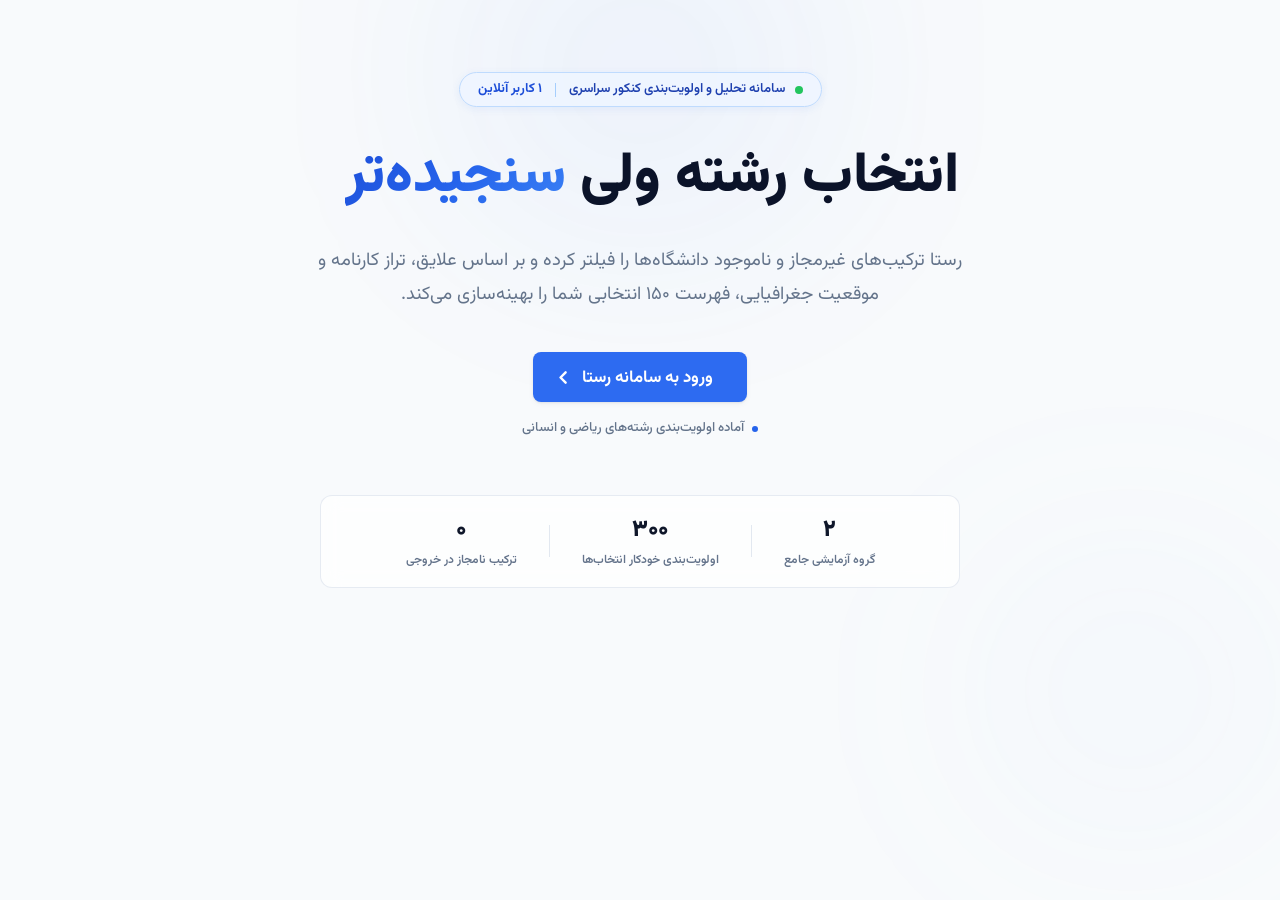
==== commit 67662790: "fix(ranking): Change capacity from 150 to 300" ====
--- a/index.html
+++ b/index.html
@@ -68,7 +68,7 @@
             </div>
             <div class="stat-divider"></div>
             <div class="stat-item">
-                <span class="stat-number">۱۵۰</span>
+                <span class="stat-number">۳۰۰</span>
                 <span class="stat-label">اولویت‌بندی خودکار انتخاب‌ها</span>
             </div>
             <div class="stat-divider"></div>
@@ -155,7 +155,7 @@
         <div class="auth-card-header">
             <div>
                 <h3 class="auth-title" id="authTitle">ورود به سامانه هوشمند رستا</h3>
-                <p class="auth-subtitle" id="authSubtitle">برای ذخیره و مدیریت سناریوهای خود وارد شوید</p>
+                <p class="auth-subtitle" id="authSubtitle">برای ذخیره و مدیریت چینش‌های خود وارد شوید</p>
             </div>
             <button class="auth-close-btn" id="btnCloseAuthModal" type="button" aria-label="بستن">&times;</button>
         </div>
@@ -288,14 +288,14 @@
 
             <!-- Affiliation Selector -->
             <div class="form-group">
-                <label class="form-label">نوع ثبت‌نام داوطلب</label>
-                <div class="segmented-choice">
-                    <label class="choice-pill">
-                        <input type="radio" name="cand_affiliation" value="independent" checked>
+                <span class="form-label" id="candAffiliationLabel">نوع ثبت‌نام داوطلب</span>
+                <div class="segmented-choice" role="radiogroup" aria-labelledby="candAffiliationLabel">
+                    <label class="choice-pill" for="candAffInd">
+                        <input type="radio" id="candAffInd" name="cand_affiliation" value="independent" checked>
                         <span>داوطلب آزاد</span>
                     </label>
-                    <label class="choice-pill">
-                        <input type="radio" name="cand_affiliation" value="affiliated">
+                    <label class="choice-pill" for="candAffInst">
+                        <input type="radio" id="candAffInst" name="cand_affiliation" value="affiliated">
                         <span>آموزشگاهی (دارای کد)</span>
                     </label>
                 </div>
@@ -304,7 +304,7 @@
             <!-- School Invite Code Input (Dynamic) -->
             <div class="form-group" id="inviteCodeContainer" style="display: none;">
                 <label class="form-label" for="candInviteCode">کد پیوند آموزشگاه</label>
-                <input type="text" id="candInviteCode" class="form-control uppercase" placeholder="مثال: RASTA-7F2A" maxlength="10" dir="ltr">
+                <input type="text" id="candInviteCode" class="form-control uppercase" placeholder="مثال: RASTA-7F2A-9C4B-1E8D" maxlength="25" dir="ltr">
                 <div class="badge-verification" id="inviteVerifyBadge"></div>
             </div>
 
@@ -342,7 +342,7 @@
                 </div>
                 <div class="form-group col-6" style="flex: 1;">
                     <label class="form-label" for="instPassword">کلمه عبور حساب</label>
-                    <input type="password" id="instPassword" class="form-control" placeholder="حداقل ۶ نویسه" dir="ltr" required>
+                    <input type="password" id="instPassword" class="form-control" placeholder="حداقل ۸ نویسه" minlength="8" dir="ltr" required>
                 </div>
             </div>
 
@@ -351,9 +351,15 @@
                 <input type="text" id="instName" class="form-control" placeholder="مثال: مرکز مشاوره یا دبیرستان رستگاران" required>
             </div>
 
-            <div class="form-group">
-                <label class="form-label" for="instOfficialPhone">تلفن تماس ثابت آموزشگاه (همراه با پیش‌شماره استان)</label>
-                <input type="tel" id="instOfficialPhone" class="form-control" placeholder="0xxxxxxxxxx" dir="ltr" required>
+            <div class="form-row">
+                <div class="form-group col-6">
+                    <label class="form-label" for="instCity">شهر آموزشگاه</label>
+                    <input type="text" id="instCity" class="form-control" placeholder="مثال: تهران" required>
+                </div>
+                <div class="form-group col-6">
+                    <label class="form-label" for="instOfficialPhone">تلفن ثابت (همراه پیش‌شماره)</label>
+                    <input type="tel" id="instOfficialPhone" class="form-control" placeholder="مثال: 02188776655" dir="ltr" required>
+                </div>
             </div>
 
             <button type="submit" class="btn btn-primary btn-block">ایجاد مرکز آموزشی و ورود</button>
--- a/css/global.css
+++ b/css/global.css
@@ -995,3 +995,16 @@
     color: #0f172a;
     padding: 0.5rem;
 }
+
+/* Standard Screen Reader Only Utility */
+.sr-only {
+    position: absolute !important;
+    width: 1px !important;
+    height: 1px !important;
+    padding: 0 !important;
+    margin: -1px !important;
+    overflow: hidden !important;
+    clip: rect(0, 0, 0, 0) !important;
+    white-space: nowrap !important;
+    border: 0 !important;
+}
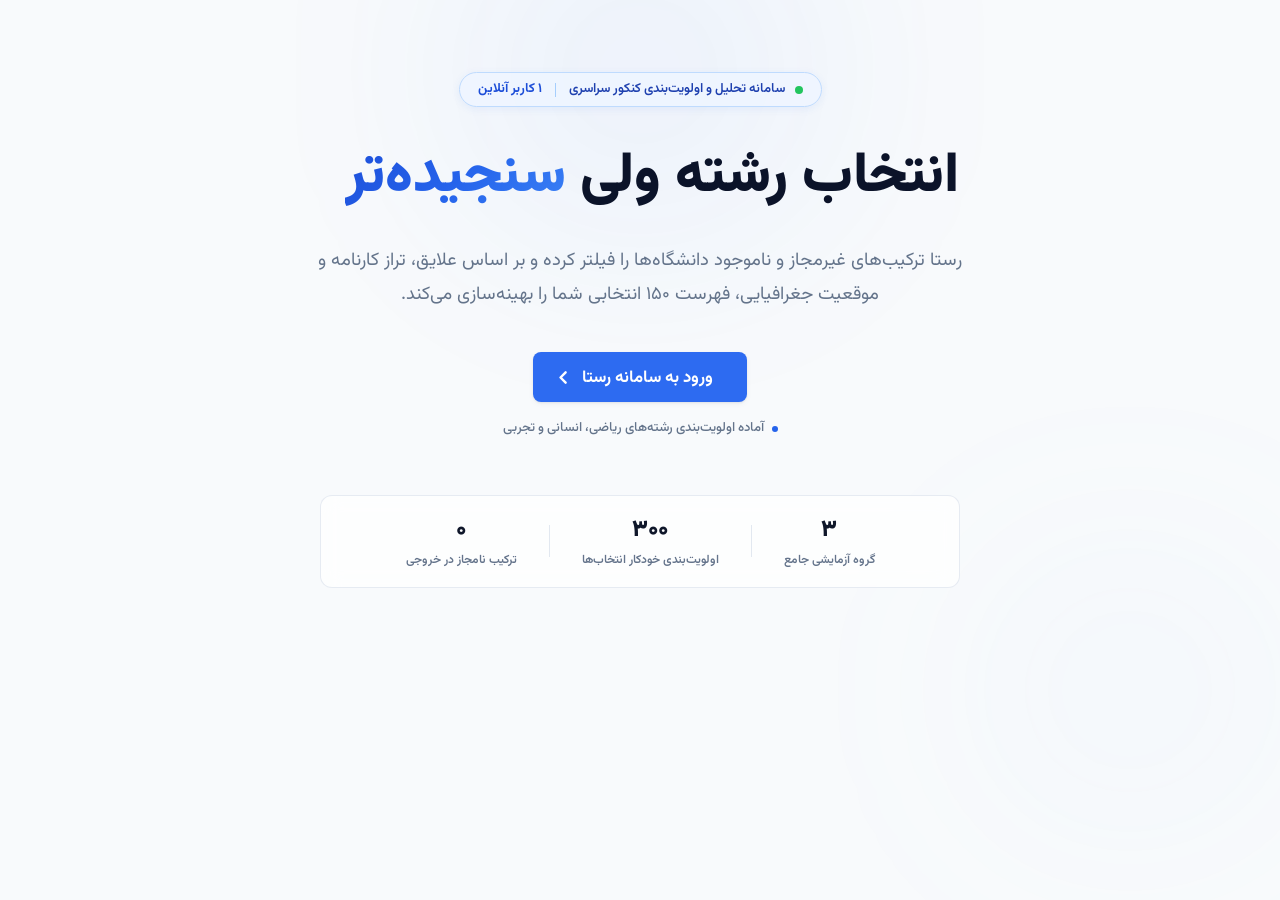
==== commit b5a09c34: "feat(majors): add experimental uni-major pairs" ====
--- a/index.html
+++ b/index.html
@@ -56,14 +56,14 @@
             </button>
             <div class="hero-status-pill">
                 <span class="status-indicator-dot"></span>
-                <span>آماده اولویت‌بندی رشته‌های ریاضی و انسانی</span>
+                <span>آماده اولویت‌بندی رشته‌های ریاضی، انسانی و تجربی</span>
             </div>
         </div>
 
         <!-- Key Metric Counters -->
         <div class="stats-strip">
             <div class="stat-item">
-                <span class="stat-number">۲</span>
+                <span class="stat-number">۳</span>
                 <span class="stat-label">گروه آزمایشی جامع</span>
             </div>
             <div class="stat-divider"></div>
@@ -147,6 +147,18 @@
             }, 250);
         }, 2000);
     });
+
+    document.querySelectorAll('input[name="login_method"]').forEach(radio => {
+        radio.addEventListener('change', (e) => {
+            const isOtp = e.target.value === 'otp';
+            const submitBtn = document.getElementById('btnLoginSubmit');
+            if (submitBtn) {
+                submitBtn.disabled = isOtp;
+                submitBtn.style.opacity = isOtp ? '0.5' : '1';
+                submitBtn.style.cursor = isOtp ? 'not-allowed' : 'pointer';
+            }
+        });
+    });
 </script>
 
 <div class="auth-modal-backdrop" id="authModalBackdrop" style="display: none;">
@@ -199,10 +211,13 @@
 
             <!-- OTP Field Container (Hidden initially) -->
             <div class="form-group" id="loginOtpGroup" style="display: none;">
+                <div class="auth-alert-box" style="margin: 0 0 0.85rem 0; display: block;">
+                    ورود با کد یک‌بارمصرف پیامکی در حال حاضر غیرفعال است. لطفاً از طریق رمز عبور وارد شوید.
+                </div>
                 <label class="form-label" for="loginOtpCode">کد ۵ رقمی تایید</label>
                 <div style="display: flex; gap: 8px;">
-                    <input type="text" id="loginOtpCode" class="form-control" placeholder="۱۲۳۴۵" maxlength="5" dir="ltr" style="flex: 1; text-align: center;">
-                    <button type="button" class="btn btn-secondary btn-otp-action" id="btnRequestOtp">
+                    <input type="text" id="loginOtpCode" class="form-control" placeholder="۱۲۳۴۵" maxlength="5" dir="ltr" style="flex: 1; text-align: center;" disabled>
+                    <button type="button" class="btn btn-secondary btn-otp-action" id="btnRequestOtp" disabled style="opacity: 0.5; cursor: not-allowed;">
                         دریافت کد تایید
                     </button>
                 </div>
@@ -367,11 +382,15 @@
 
         <!-- TAB 4: PASSWORD RESET PANE -->
         <form class="auth-pane" id="formAuthResetPassword">
+            <div class="auth-alert-box" style="margin: 0 0 0.85rem 0; display: block;">
+                بازیابی کلمه عبور با پیامک در حال حاضر غیرفعال است. در صورت فراموشی، با پشتیبانی تماس بگیرید.
+            </div>
+
             <div class="form-group">
                 <label class="form-label" for="resetPhone">شماره همراه حساب</label>
                 <div style="display: flex; gap: 8px;">
-                    <input type="tel" id="resetPhone" class="form-control" placeholder="09123456789" required maxlength="11" dir="ltr" style="flex: 1;">
-                    <button type="button" class="btn btn-secondary btn-otp-action" id="btnRequestResetOtp">
+                    <input type="tel" id="resetPhone" class="form-control" placeholder="09123456789" required maxlength="11" dir="ltr" style="flex: 1;" disabled>
+                    <button type="button" class="btn btn-secondary btn-otp-action" id="btnRequestResetOtp" disabled style="opacity: 0.5; cursor: not-allowed;">
                         دریافت کد تایید
                     </button>
                 </div>
@@ -380,15 +399,15 @@
             <div class="form-row">
                 <div class="form-group col-6" id="resetOtpGroup" style="display: none;">
                     <label class="form-label" for="resetOtpCode">کد ۵ رقمی</label>
-                    <input type="text" id="resetOtpCode" class="form-control" placeholder="۱۲۳۴۵" maxlength="5" dir="ltr">
+                    <input type="text" id="resetOtpCode" class="form-control" placeholder="۱۲۳۴۵" maxlength="5" dir="ltr" disabled>
                 </div>
                 <div class="form-group col-6" style="flex: 1;">
                     <label class="form-label" for="resetNewPassword">کلمه عبور جدید</label>
-                    <input type="password" id="resetNewPassword" class="form-control" placeholder="حداقل ۶ نویسه" dir="ltr" required>
-                </div>
-            </div>
-
-            <button type="submit" class="btn btn-primary btn-block" style="height: 44px; margin-top: 0.5rem;">
+                    <input type="password" id="resetNewPassword" class="form-control" placeholder="حداقل ۶ نویسه" dir="ltr" required disabled>
+                </div>
+            </div>
+
+            <button type="submit" class="btn btn-primary btn-block" style="height: 44px; margin-top: 0.5rem; opacity: 0.5; cursor: not-allowed;" disabled>
                 تغییر رمز عبور و ورود
             </button>
             <button type="button" class="btn btn-outline btn-block" id="btnCancelResetPwd" style="height: 40px; margin-top: 0.5rem;">
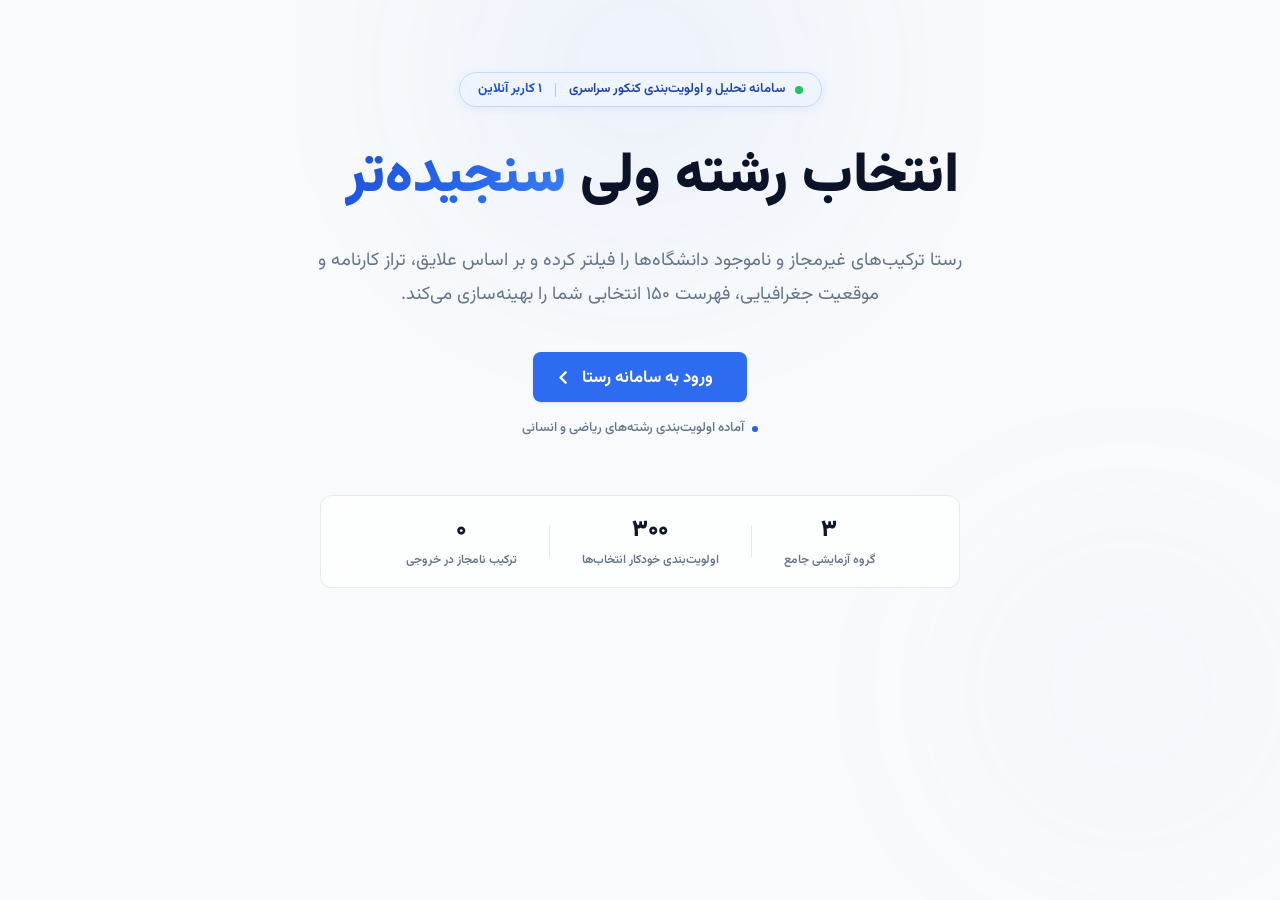
==== commit 93192778: "feat(majors): add experimental uni-major pairs" ====
--- a/index.html
+++ b/index.html
@@ -56,7 +56,7 @@
             </button>
             <div class="hero-status-pill">
                 <span class="status-indicator-dot"></span>
-                <span>آماده اولویت‌بندی رشته‌های ریاضی، انسانی و تجربی</span>
+                <span>آماده اولویت‌بندی رشته‌های ریاضی و انسانی</span>
             </div>
         </div>
 
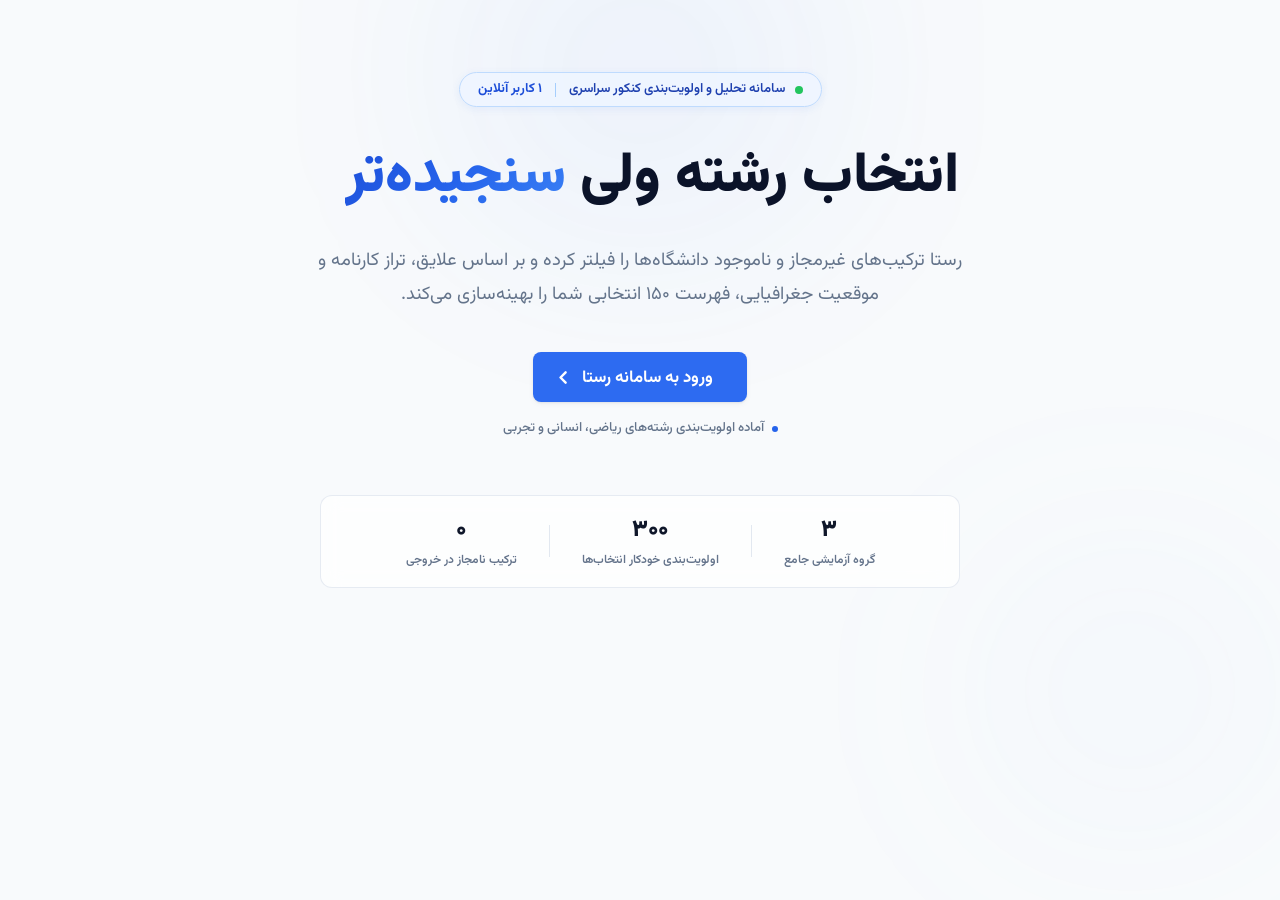
==== commit f2e84557: "Merge pull request #23 feat/experimental" ====
--- a/index.html
+++ b/index.html
@@ -56,7 +56,7 @@
             </button>
             <div class="hero-status-pill">
                 <span class="status-indicator-dot"></span>
-                <span>آماده اولویت‌بندی رشته‌های ریاضی و انسانی</span>
+                <span>آماده اولویت‌بندی رشته‌های ریاضی، انسانی و تجربی</span>
             </div>
         </div>
 
